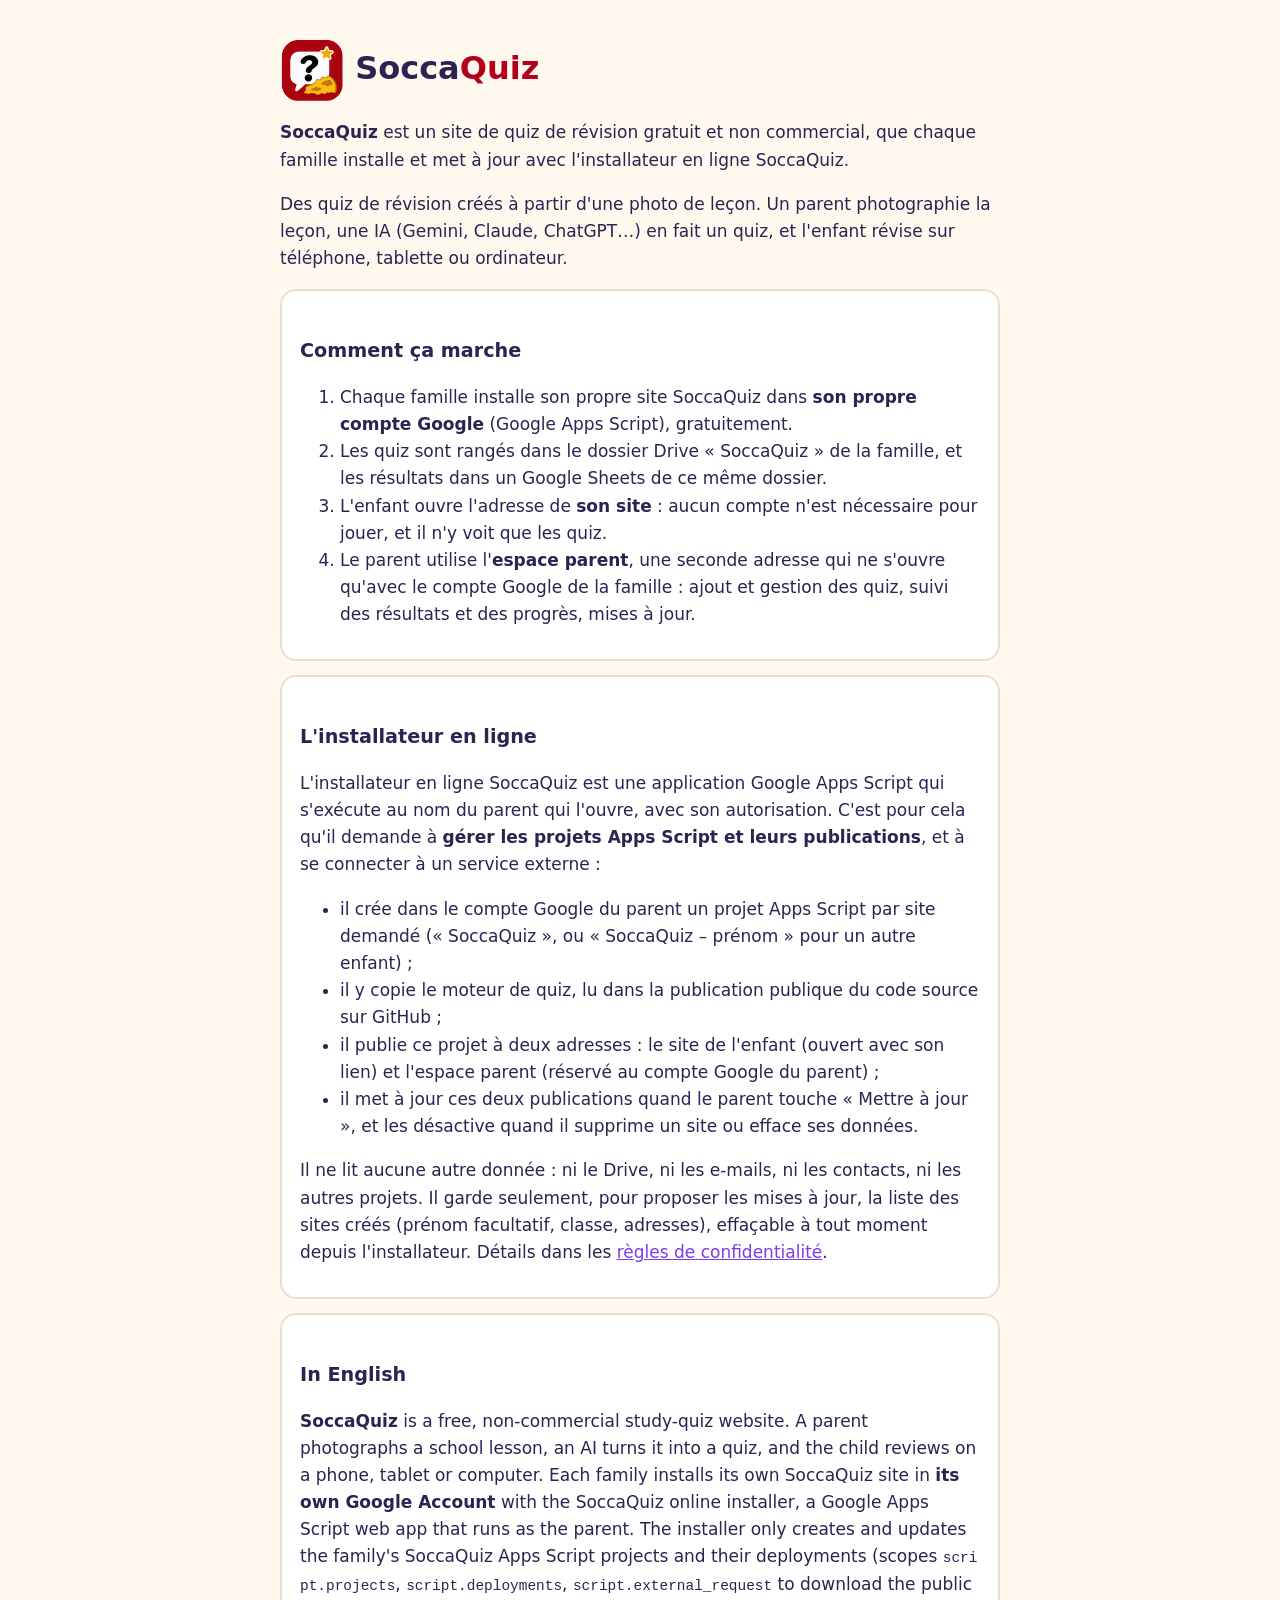
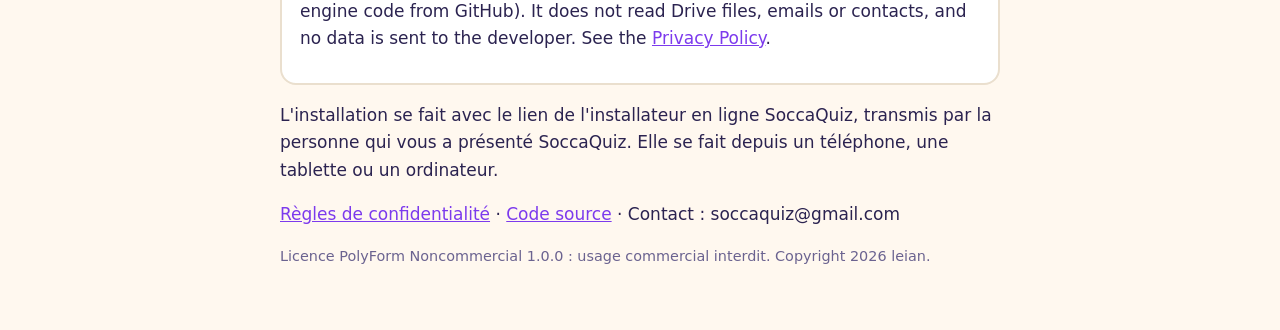
==== index.html @ 6608b6e8 "Site soccaquiz.fr : accueil et règles de confidentialité Co-Authored-By: Claude Opus 5.5 <noreply@an" ====
<!DOCTYPE html>
<html lang="fr">
<head>
<meta charset="UTF-8">
<meta name="viewport" content="width=device-width, initial-scale=1">
<title>SoccaQuiz — des quiz de révision à partir d'une photo de leçon</title>
<link rel="icon" href="icone.png">
<link rel="canonical" href="https://soccaquiz.fr/">
<link rel="stylesheet" href="style.css">
</head>
<body><main>
<h1><img src="logo-120.png" width="64" height="64" alt="Logo SoccaQuiz" style="vertical-align:middle;border-radius:14px"> Socca<span style="color:#b3001b">Quiz</span></h1>
<p><b>SoccaQuiz</b> est un site de quiz de révision gratuit et non commercial, que chaque famille installe et met à jour avec l'installateur en ligne SoccaQuiz.</p>
<p>Des quiz de révision créés à partir d'une photo de leçon. Un parent photographie la leçon, une IA (Gemini, Claude, ChatGPT…) en fait un quiz, et l'enfant révise sur téléphone, tablette ou ordinateur.</p>
<div class="carte">
<h2>Comment ça marche</h2>
<ol>
<li>Chaque famille installe son propre site SoccaQuiz dans <b>son propre compte Google</b> (Google Apps Script), gratuitement.</li>
<li>Les quiz sont rangés dans le dossier Drive « SoccaQuiz » de la famille, et les résultats dans un Google Sheets de ce même dossier.</li>
<li>L'enfant ouvre l'adresse de <b>son site</b> : aucun compte n'est nécessaire pour jouer, et il n'y voit que les quiz.</li>
<li>Le parent utilise l'<b>espace parent</b>, une seconde adresse qui ne s'ouvre qu'avec le compte Google de la famille : ajout et gestion des quiz, suivi des résultats et des progrès, mises à jour.</li>
</ol>
</div>
<div class="carte">
<h2>L'installateur en ligne</h2>
<p>L'installateur en ligne SoccaQuiz est une application Google Apps Script qui s'exécute au nom du parent qui l'ouvre, avec son autorisation. C'est pour cela qu'il demande à <b>gérer les projets Apps Script et leurs publications</b>, et à se connecter à un service externe :</p>
<ul>
<li>il crée dans le compte Google du parent un projet Apps Script par site demandé (« SoccaQuiz », ou « SoccaQuiz – prénom » pour un autre enfant) ;</li>
<li>il y copie le moteur de quiz, lu dans la publication publique du code source sur GitHub ;</li>
<li>il publie ce projet à deux adresses : le site de l'enfant (ouvert avec son lien) et l'espace parent (réservé au compte Google du parent) ;</li>
<li>il met à jour ces deux publications quand le parent touche « Mettre à jour », et les désactive quand il supprime un site ou efface ses données.</li>
</ul>
<p>Il ne lit aucune autre donnée : ni le Drive, ni les e-mails, ni les contacts, ni les autres projets. Il garde seulement, pour proposer les mises à jour, la liste des sites créés (prénom facultatif, classe, adresses), effaçable à tout moment depuis l'installateur. Détails dans les <a href="confidentialite.html">règles de confidentialité</a>.</p>
</div>
<div class="carte" lang="en">
<h2>In English</h2>
<p><b>SoccaQuiz</b> is a free, non-commercial study-quiz website. A parent photographs a school lesson, an AI turns it into a quiz, and the child reviews on a phone, tablet or computer. Each family installs its own SoccaQuiz site in <b>its own Google Account</b> with the SoccaQuiz online installer, a Google Apps Script web app that runs as the parent. The installer only creates and updates the family's SoccaQuiz Apps Script projects and their deployments (scopes <code>script.projects</code>, <code>script.deployments</code>, <code>script.external_request</code> to download the public engine code from GitHub). It does not read Drive files, emails or contacts, and no data is sent to the developer. See the <a href="confidentialite.html#en">Privacy Policy</a>.</p>
</div>
<p>L'installation se fait avec le lien de l'installateur en ligne SoccaQuiz, transmis par la personne qui vous a présenté SoccaQuiz. Elle se fait depuis un téléphone, une tablette ou un ordinateur.</p>
<p><a href="confidentialite.html">Règles de confidentialité</a> · <a href="https://github.com/leian/UNIVERSALQUIZ">Code source</a> · Contact : soccaquiz@gmail.com</p>
<p class="petit">Licence PolyForm Noncommercial 1.0.0 : usage commercial interdit. Copyright 2026 leian.</p>
</main></body>
</html>
---- style.css ----
body{margin:0;background:#fff8ef;color:#2b2350;font:17px/1.6 system-ui,-apple-system,"Segoe UI",Roboto,sans-serif}
main{max-width:720px;margin:0 auto;padding:32px 18px 48px}
h1{font-size:2rem;margin:.2em 0}h2{font-size:1.2rem;margin-top:1.6em}
a{color:#7c3aed}.petit{color:#6b6390;font-size:.9rem}
.carte{background:#fff;border:2px solid #eadfce;border-radius:16px;padding:14px 18px;margin:14px 0}
table{width:100%;border-collapse:collapse;margin:12px 0;font-size:.95em}
th,td{border:1px solid #e3d6c3;padding:8px 10px;text-align:left;vertical-align:top}
th{background:#fbf3e6}
code{font-size:.85em;word-break:break-all}
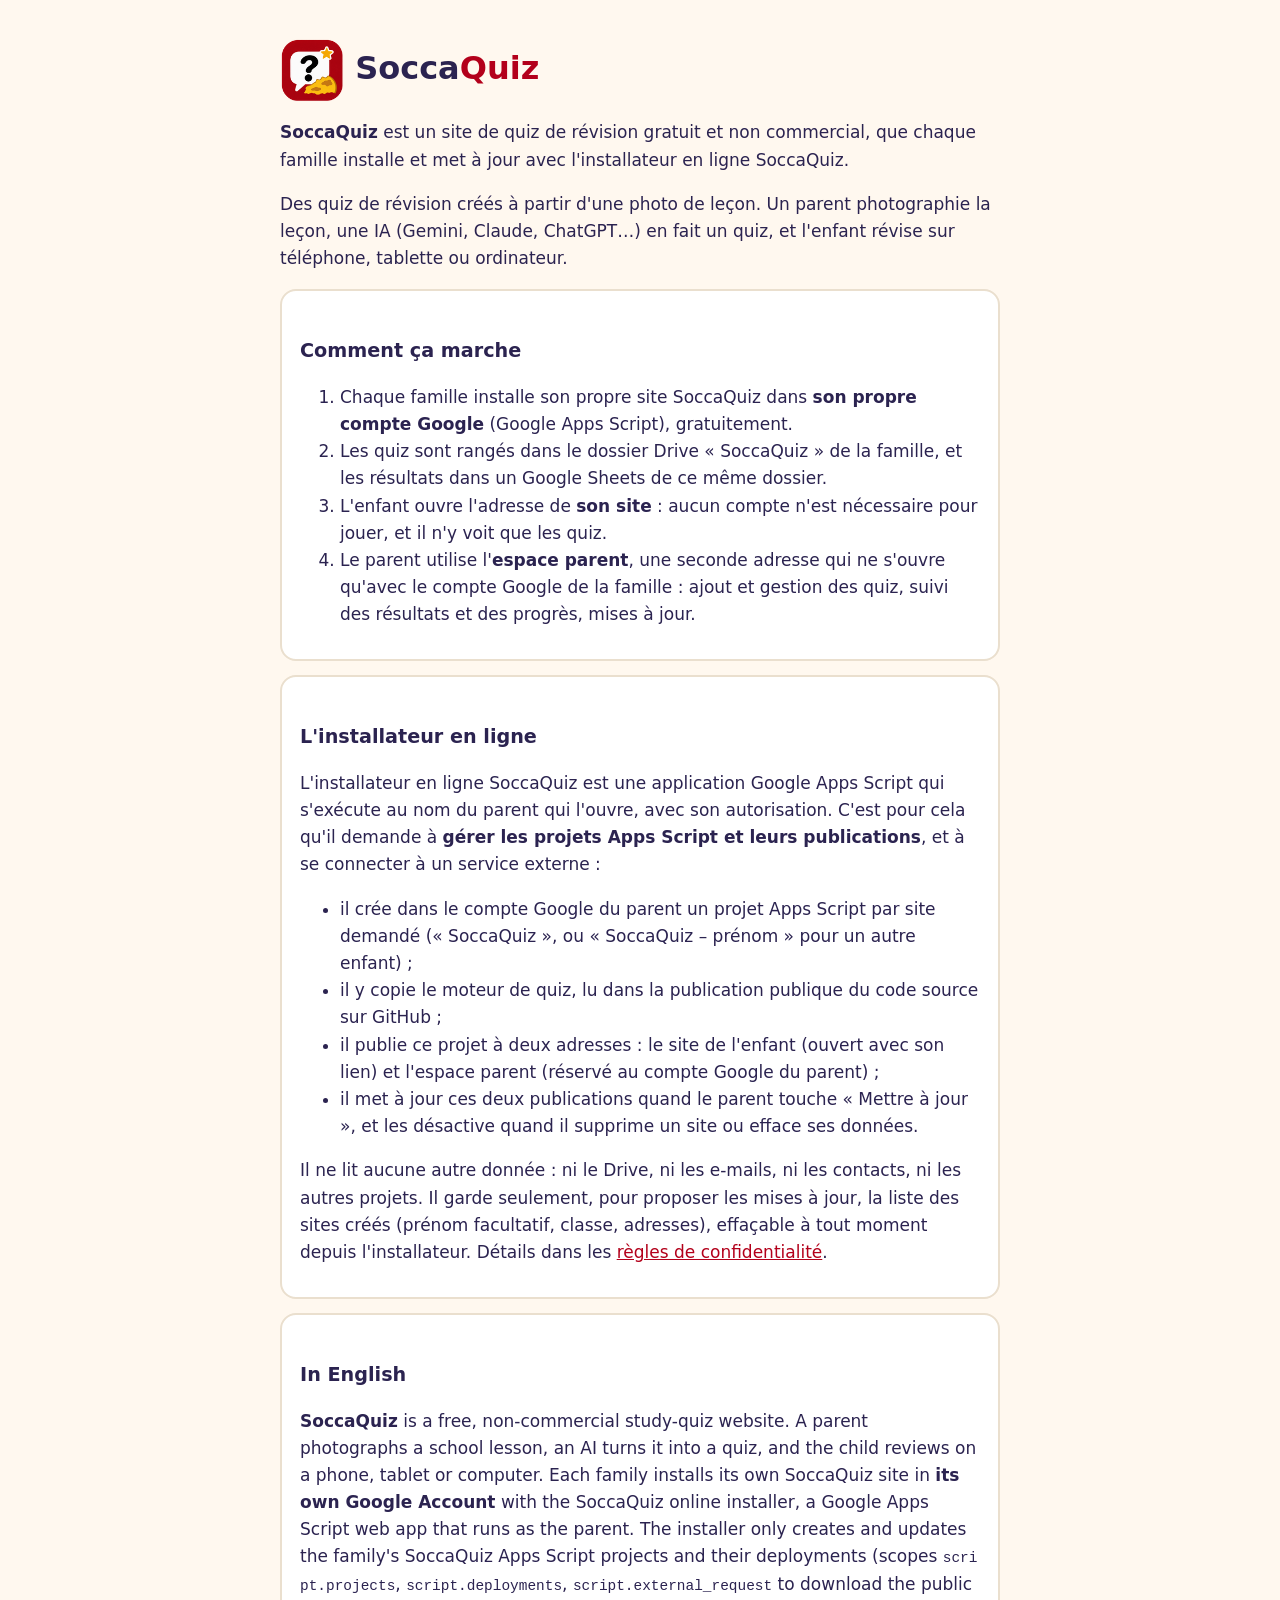
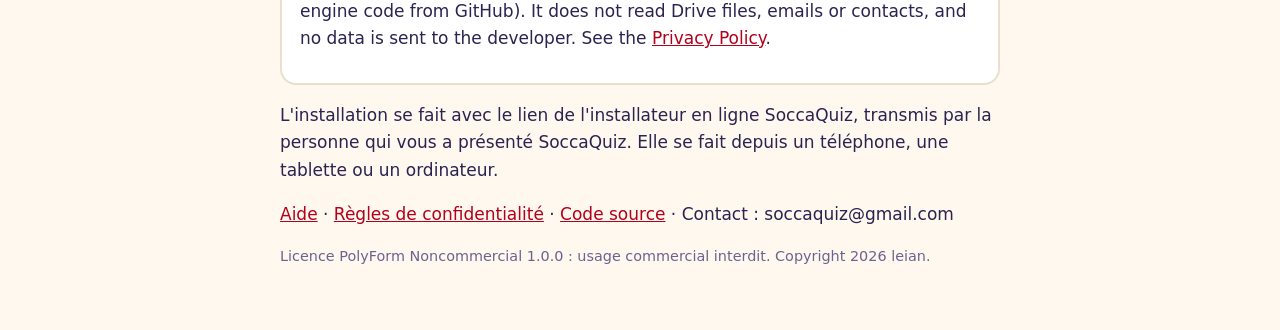
==== commit 3248d7d0: "Page d'aide (questions fréquentes et formulaire de demande d'aide), lien depuis l'accueil, demandes " ====
--- a/index.html
+++ b/index.html
@@ -37,7 +37,7 @@
 <p><b>SoccaQuiz</b> is a free, non-commercial study-quiz website. A parent photographs a school lesson, an AI turns it into a quiz, and the child reviews on a phone, tablet or computer. Each family installs its own SoccaQuiz site in <b>its own Google Account</b> with the SoccaQuiz online installer, a Google Apps Script web app that runs as the parent. The installer only creates and updates the family's SoccaQuiz Apps Script projects and their deployments (scopes <code>script.projects</code>, <code>script.deployments</code>, <code>script.external_request</code> to download the public engine code from GitHub). It does not read Drive files, emails or contacts, and no data is sent to the developer. See the <a href="confidentialite.html#en">Privacy Policy</a>.</p>
 </div>
 <p>L'installation se fait avec le lien de l'installateur en ligne SoccaQuiz, transmis par la personne qui vous a présenté SoccaQuiz. Elle se fait depuis un téléphone, une tablette ou un ordinateur.</p>
-<p><a href="confidentialite.html">Règles de confidentialité</a> · <a href="https://github.com/leian/UNIVERSALQUIZ">Code source</a> · Contact : soccaquiz@gmail.com</p>
+<p><a href="aide.html">Aide</a> · <a href="confidentialite.html">Règles de confidentialité</a> · <a href="https://github.com/leian/UNIVERSALQUIZ">Code source</a> · Contact : soccaquiz@gmail.com</p>
 <p class="petit">Licence PolyForm Noncommercial 1.0.0 : usage commercial interdit. Copyright 2026 leian.</p>
 </main></body>
 </html>
--- a/style.css
+++ b/style.css
@@ -1,7 +1,7 @@
 body{margin:0;background:#fff8ef;color:#2b2350;font:17px/1.6 system-ui,-apple-system,"Segoe UI",Roboto,sans-serif}
 main{max-width:720px;margin:0 auto;padding:32px 18px 48px}
 h1{font-size:2rem;margin:.2em 0}h2{font-size:1.2rem;margin-top:1.6em}
-a{color:#7c3aed}.petit{color:#6b6390;font-size:.9rem}
+a{color:#b3001b}.petit{color:#6b6390;font-size:.9rem}
 .carte{background:#fff;border:2px solid #eadfce;border-radius:16px;padding:14px 18px;margin:14px 0}
 table{width:100%;border-collapse:collapse;margin:12px 0;font-size:.95em}
 th,td{border:1px solid #e3d6c3;padding:8px 10px;text-align:left;vertical-align:top}
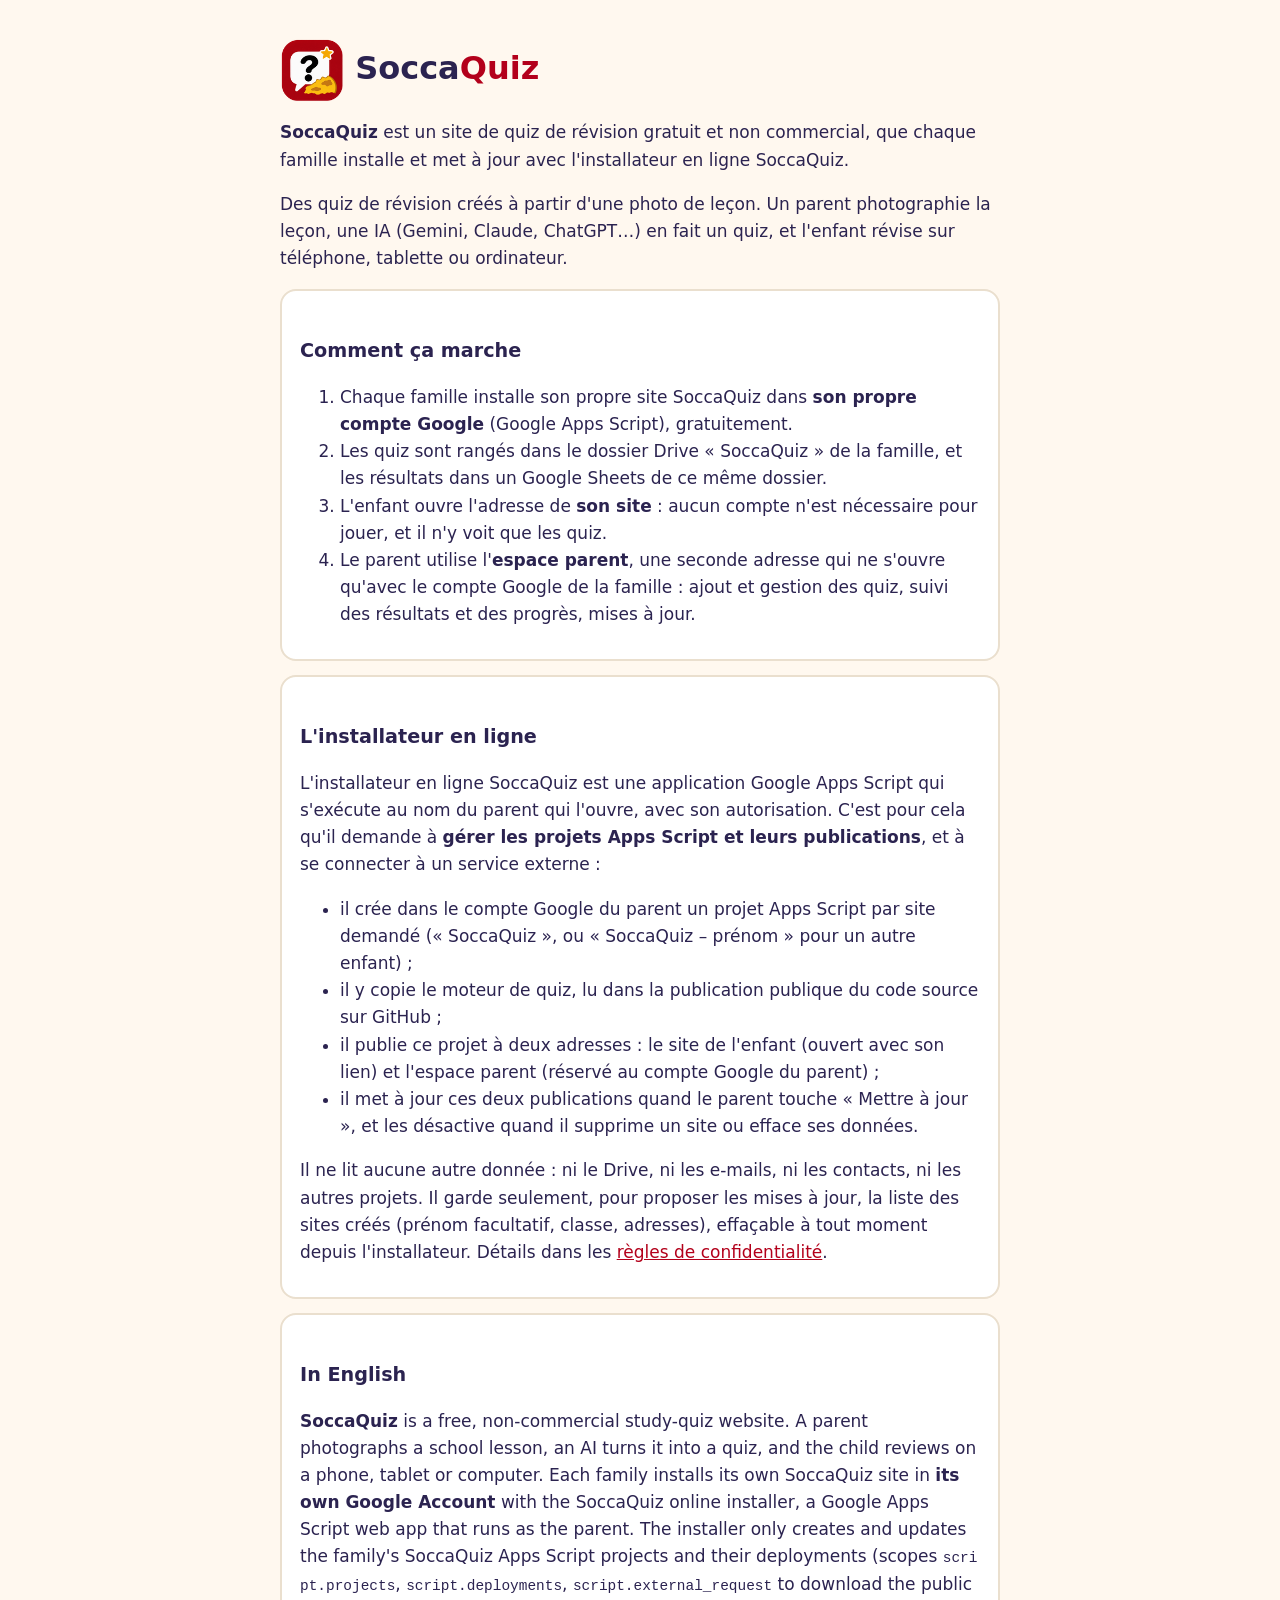
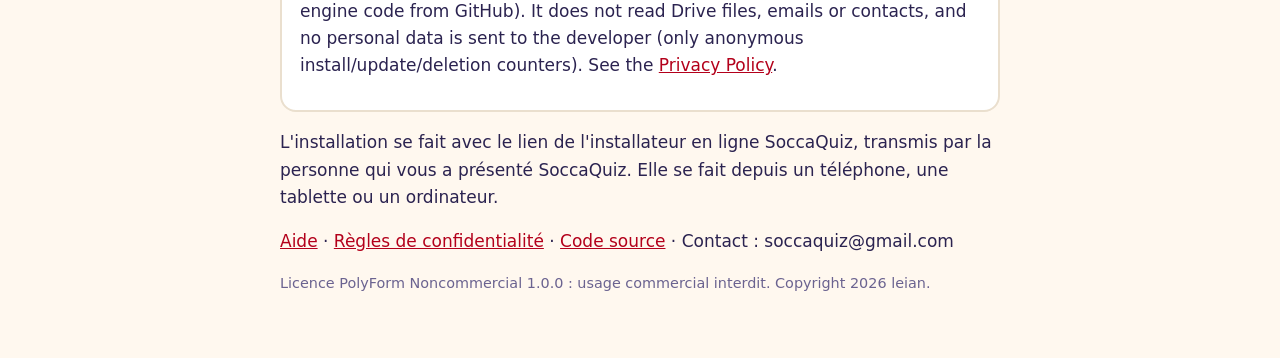
==== commit 01a1adc7: "Accueil : mention des compteurs anonymes Co-Authored-By: Claude Opus 5.5 <noreply@anthropic.com> Cla" ====
--- a/index.html
+++ b/index.html
@@ -34,7 +34,7 @@
 </div>
 <div class="carte" lang="en">
 <h2>In English</h2>
-<p><b>SoccaQuiz</b> is a free, non-commercial study-quiz website. A parent photographs a school lesson, an AI turns it into a quiz, and the child reviews on a phone, tablet or computer. Each family installs its own SoccaQuiz site in <b>its own Google Account</b> with the SoccaQuiz online installer, a Google Apps Script web app that runs as the parent. The installer only creates and updates the family's SoccaQuiz Apps Script projects and their deployments (scopes <code>script.projects</code>, <code>script.deployments</code>, <code>script.external_request</code> to download the public engine code from GitHub). It does not read Drive files, emails or contacts, and no data is sent to the developer. See the <a href="confidentialite.html#en">Privacy Policy</a>.</p>
+<p><b>SoccaQuiz</b> is a free, non-commercial study-quiz website. A parent photographs a school lesson, an AI turns it into a quiz, and the child reviews on a phone, tablet or computer. Each family installs its own SoccaQuiz site in <b>its own Google Account</b> with the SoccaQuiz online installer, a Google Apps Script web app that runs as the parent. The installer only creates and updates the family's SoccaQuiz Apps Script projects and their deployments (scopes <code>script.projects</code>, <code>script.deployments</code>, <code>script.external_request</code> to download the public engine code from GitHub). It does not read Drive files, emails or contacts, and no personal data is sent to the developer (only anonymous install/update/deletion counters). See the <a href="confidentialite.html#en">Privacy Policy</a>.</p>
 </div>
 <p>L'installation se fait avec le lien de l'installateur en ligne SoccaQuiz, transmis par la personne qui vous a présenté SoccaQuiz. Elle se fait depuis un téléphone, une tablette ou un ordinateur.</p>
 <p><a href="aide.html">Aide</a> · <a href="confidentialite.html">Règles de confidentialité</a> · <a href="https://github.com/leian/UNIVERSALQUIZ">Code source</a> · Contact : soccaquiz@gmail.com</p>
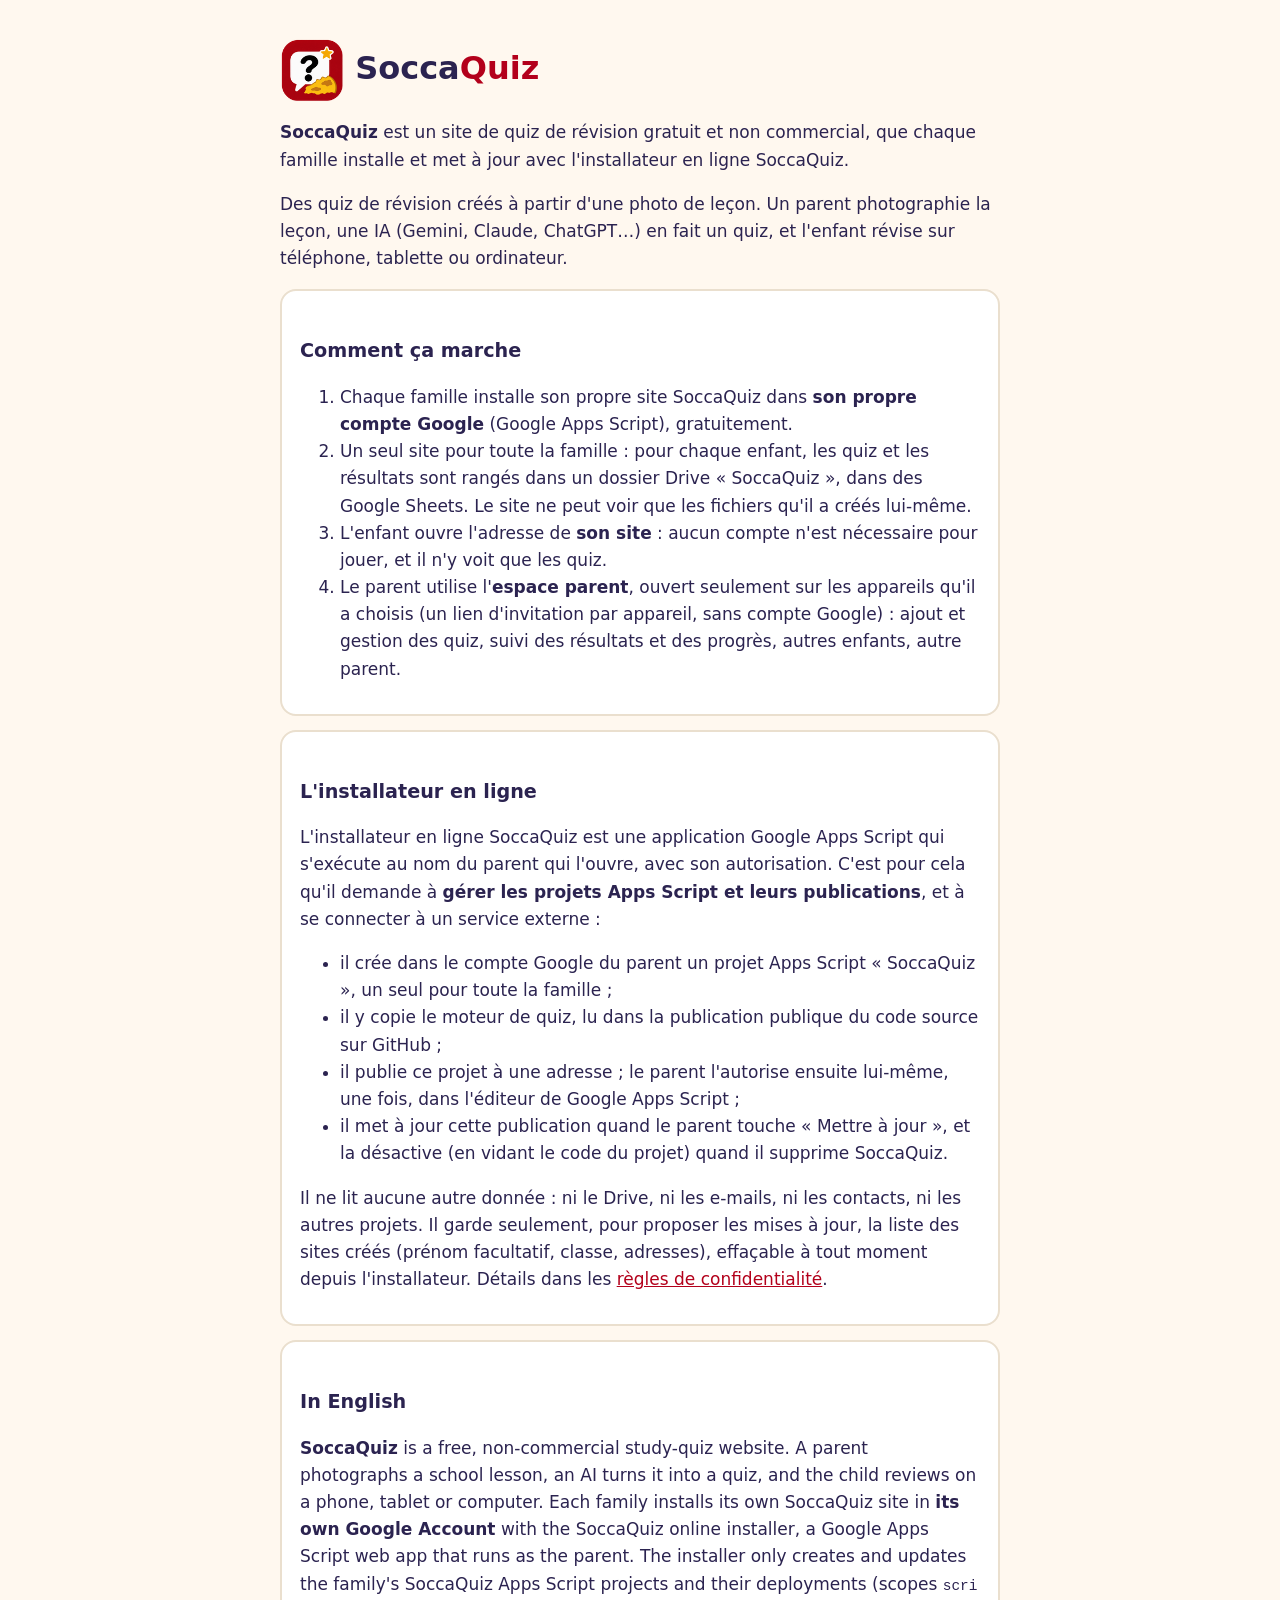
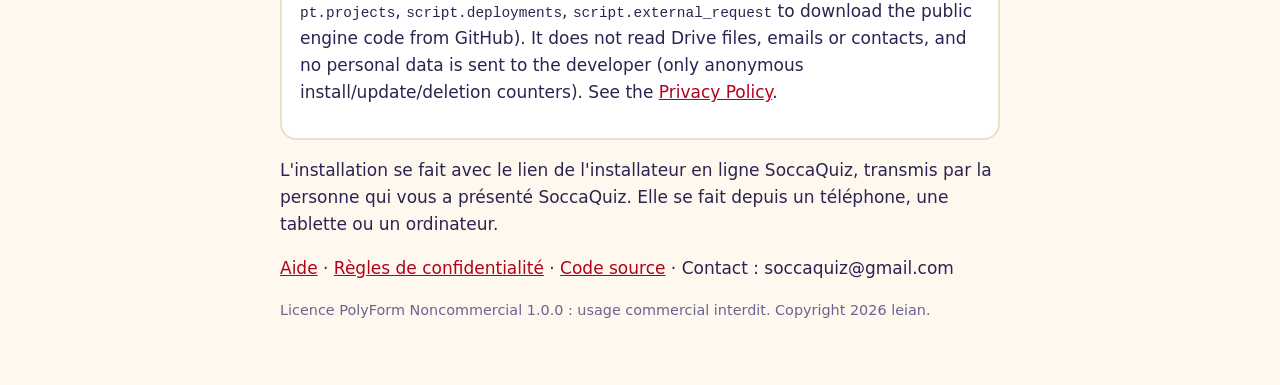
==== commit ca7e34f3: "Aide, confidentialité, accueil : programme de la famille (autorisation dans l'éditeur, espace parent" ====
--- a/index.html
+++ b/index.html
@@ -16,19 +16,19 @@
 <h2>Comment ça marche</h2>
 <ol>
 <li>Chaque famille installe son propre site SoccaQuiz dans <b>son propre compte Google</b> (Google Apps Script), gratuitement.</li>
-<li>Les quiz sont rangés dans le dossier Drive « SoccaQuiz » de la famille, et les résultats dans un Google Sheets de ce même dossier.</li>
+<li>Un seul site pour toute la famille : pour chaque enfant, les quiz et les résultats sont rangés dans un dossier Drive « SoccaQuiz », dans des Google Sheets. Le site ne peut voir que les fichiers qu'il a créés lui-même.</li>
 <li>L'enfant ouvre l'adresse de <b>son site</b> : aucun compte n'est nécessaire pour jouer, et il n'y voit que les quiz.</li>
-<li>Le parent utilise l'<b>espace parent</b>, une seconde adresse qui ne s'ouvre qu'avec le compte Google de la famille : ajout et gestion des quiz, suivi des résultats et des progrès, mises à jour.</li>
+<li>Le parent utilise l'<b>espace parent</b>, ouvert seulement sur les appareils qu'il a choisis (un lien d'invitation par appareil, sans compte Google) : ajout et gestion des quiz, suivi des résultats et des progrès, autres enfants, autre parent.</li>
 </ol>
 </div>
 <div class="carte">
 <h2>L'installateur en ligne</h2>
 <p>L'installateur en ligne SoccaQuiz est une application Google Apps Script qui s'exécute au nom du parent qui l'ouvre, avec son autorisation. C'est pour cela qu'il demande à <b>gérer les projets Apps Script et leurs publications</b>, et à se connecter à un service externe :</p>
 <ul>
-<li>il crée dans le compte Google du parent un projet Apps Script par site demandé (« SoccaQuiz », ou « SoccaQuiz – prénom » pour un autre enfant) ;</li>
+<li>il crée dans le compte Google du parent un projet Apps Script « SoccaQuiz », un seul pour toute la famille ;</li>
 <li>il y copie le moteur de quiz, lu dans la publication publique du code source sur GitHub ;</li>
-<li>il publie ce projet à deux adresses : le site de l'enfant (ouvert avec son lien) et l'espace parent (réservé au compte Google du parent) ;</li>
-<li>il met à jour ces deux publications quand le parent touche « Mettre à jour », et les désactive quand il supprime un site ou efface ses données.</li>
+<li>il publie ce projet à une adresse ; le parent l'autorise ensuite lui-même, une fois, dans l'éditeur de Google Apps Script ;</li>
+<li>il met à jour cette publication quand le parent touche « Mettre à jour », et la désactive (en vidant le code du projet) quand il supprime SoccaQuiz.</li>
 </ul>
 <p>Il ne lit aucune autre donnée : ni le Drive, ni les e-mails, ni les contacts, ni les autres projets. Il garde seulement, pour proposer les mises à jour, la liste des sites créés (prénom facultatif, classe, adresses), effaçable à tout moment depuis l'installateur. Détails dans les <a href="confidentialite.html">règles de confidentialité</a>.</p>
 </div>
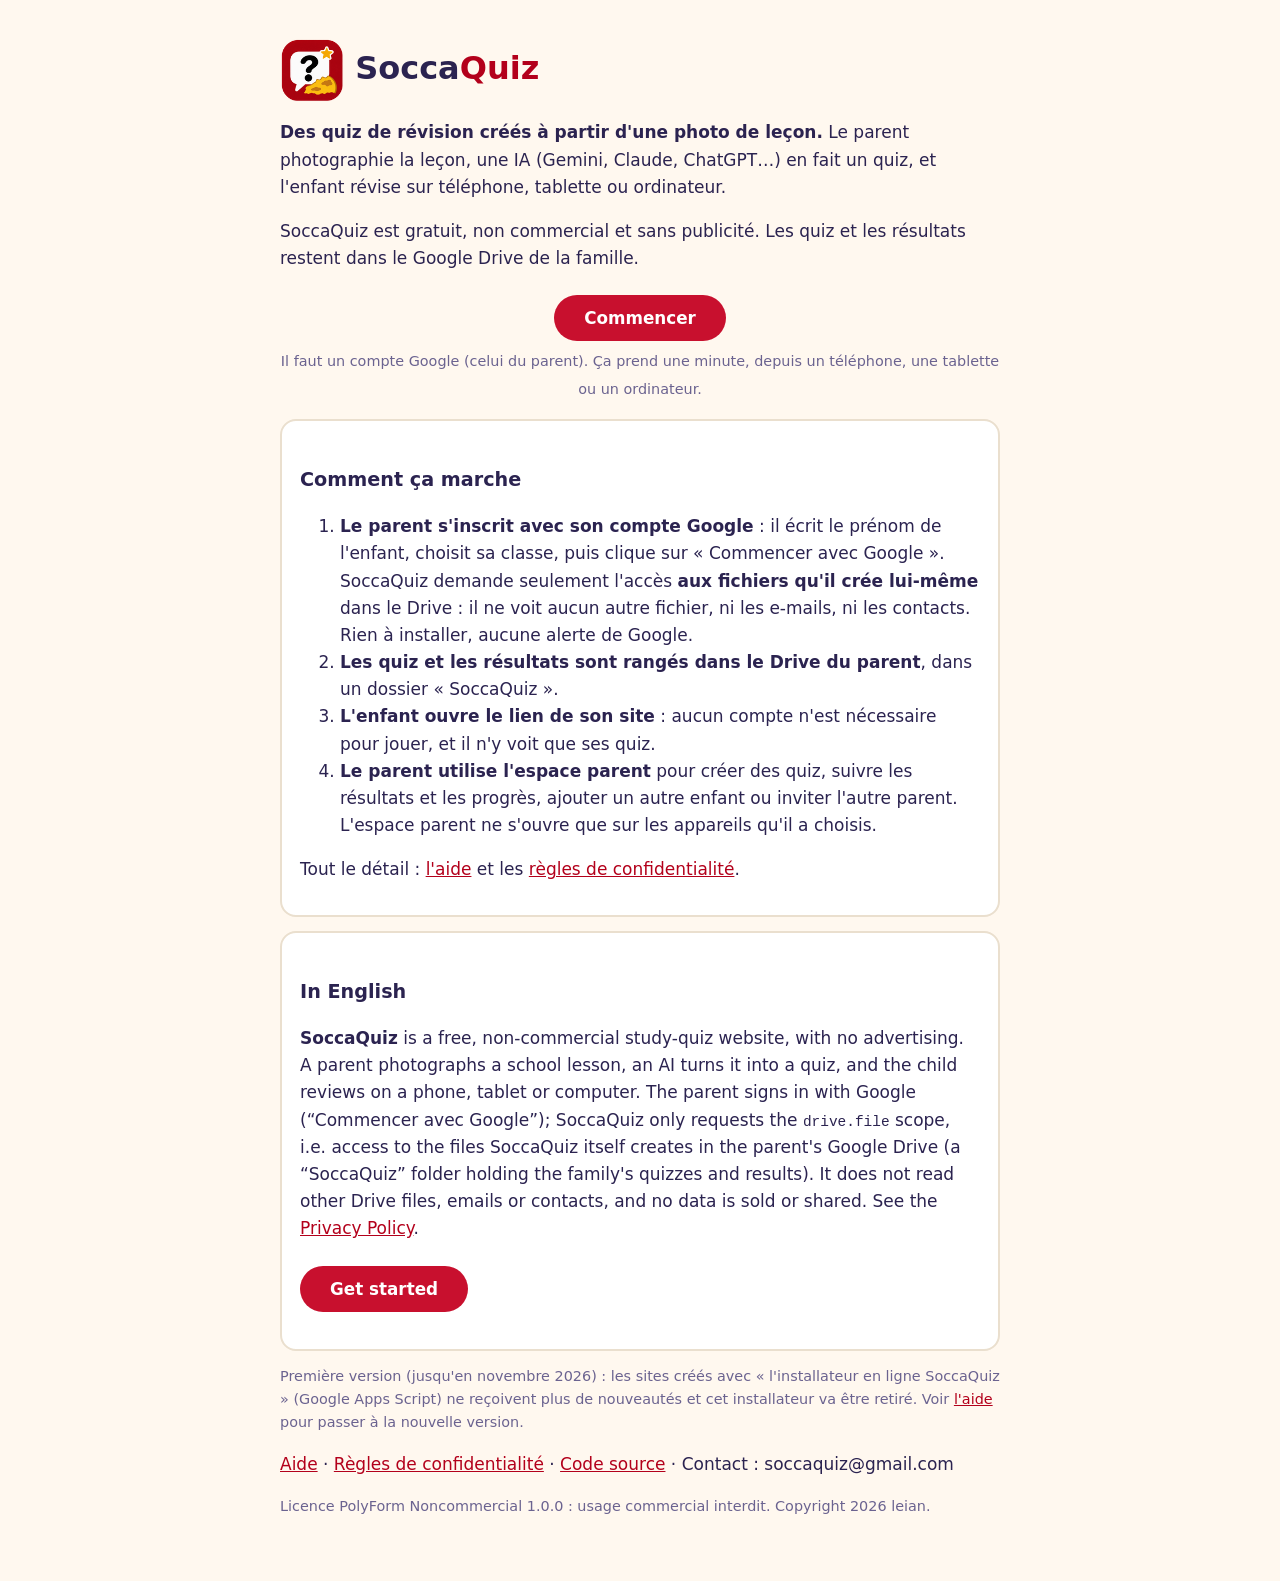
==== commit e68bdbec: "Accueil : bouton « Commencer » et présentation de la nouvelle version ; confidentialité : nouvelle v" ====
--- a/index.html
+++ b/index.html
@@ -4,39 +4,35 @@
 <meta charset="UTF-8">
 <meta name="viewport" content="width=device-width, initial-scale=1">
 <title>SoccaQuiz — des quiz de révision à partir d'une photo de leçon</title>
+<meta name="description" content="SoccaQuiz : un parent photographie la leçon, une IA en fait un quiz, l'enfant révise sur téléphone, tablette ou ordinateur. Gratuit, non commercial, sans publicité. Les quiz et les résultats restent dans le Google Drive de la famille.">
 <link rel="icon" href="icone.png">
 <link rel="canonical" href="https://soccaquiz.fr/">
 <link rel="stylesheet" href="style.css">
 </head>
 <body><main>
 <h1><img src="logo-120.png" width="64" height="64" alt="Logo SoccaQuiz" style="vertical-align:middle;border-radius:14px"> Socca<span style="color:#b3001b">Quiz</span></h1>
-<p><b>SoccaQuiz</b> est un site de quiz de révision gratuit et non commercial, que chaque famille installe et met à jour avec l'installateur en ligne SoccaQuiz.</p>
-<p>Des quiz de révision créés à partir d'une photo de leçon. Un parent photographie la leçon, une IA (Gemini, Claude, ChatGPT…) en fait un quiz, et l'enfant révise sur téléphone, tablette ou ordinateur.</p>
+<p><b>Des quiz de révision créés à partir d'une photo de leçon.</b> Le parent photographie la leçon, une IA (Gemini, Claude, ChatGPT…) en fait un quiz, et l'enfant révise sur téléphone, tablette ou ordinateur.</p>
+<p>SoccaQuiz est gratuit, non commercial et sans publicité. Les quiz et les résultats restent dans le Google Drive de la famille.</p>
+<p class="centre"><a class="btn" href="https://app.soccaquiz.fr/connexion/">Commencer</a><br><span class="petit">Il faut un compte Google (celui du parent). Ça prend une minute, depuis un téléphone, une tablette ou un ordinateur.</span></p>
+
 <div class="carte">
 <h2>Comment ça marche</h2>
 <ol>
-<li>Chaque famille installe son propre site SoccaQuiz dans <b>son propre compte Google</b> (Google Apps Script), gratuitement.</li>
-<li>Un seul site pour toute la famille : pour chaque enfant, les quiz et les résultats sont rangés dans un dossier Drive « SoccaQuiz », dans des Google Sheets. Le site ne peut voir que les fichiers qu'il a créés lui-même.</li>
-<li>L'enfant ouvre l'adresse de <b>son site</b> : aucun compte n'est nécessaire pour jouer, et il n'y voit que les quiz.</li>
-<li>Le parent utilise l'<b>espace parent</b>, ouvert seulement sur les appareils qu'il a choisis (un lien d'invitation par appareil, sans compte Google) : ajout et gestion des quiz, suivi des résultats et des progrès, autres enfants, autre parent.</li>
+<li><b>Le parent s'inscrit avec son compte Google</b> : il écrit le prénom de l'enfant, choisit sa classe, puis clique sur « Commencer avec Google ». SoccaQuiz demande seulement l'accès <b>aux fichiers qu'il crée lui-même</b> dans le Drive : il ne voit aucun autre fichier, ni les e-mails, ni les contacts. Rien à installer, aucune alerte de Google.</li>
+<li><b>Les quiz et les résultats sont rangés dans le Drive du parent</b>, dans un dossier « SoccaQuiz ».</li>
+<li><b>L'enfant ouvre le lien de son site</b> : aucun compte n'est nécessaire pour jouer, et il n'y voit que ses quiz.</li>
+<li><b>Le parent utilise l'espace parent</b> pour créer des quiz, suivre les résultats et les progrès, ajouter un autre enfant ou inviter l'autre parent. L'espace parent ne s'ouvre que sur les appareils qu'il a choisis.</li>
 </ol>
+<p>Tout le détail : <a href="aide.html">l'aide</a> et les <a href="confidentialite.html">règles de confidentialité</a>.</p>
 </div>
-<div class="carte">
-<h2>L'installateur en ligne</h2>
-<p>L'installateur en ligne SoccaQuiz est une application Google Apps Script qui s'exécute au nom du parent qui l'ouvre, avec son autorisation. C'est pour cela qu'il demande à <b>gérer les projets Apps Script et leurs publications</b>, et à se connecter à un service externe :</p>
-<ul>
-<li>il crée dans le compte Google du parent un projet Apps Script « SoccaQuiz », un seul pour toute la famille ;</li>
-<li>il y copie le moteur de quiz, lu dans la publication publique du code source sur GitHub ;</li>
-<li>il publie ce projet à une adresse ; le parent l'autorise ensuite lui-même, une fois, dans l'éditeur de Google Apps Script ;</li>
-<li>il met à jour cette publication quand le parent touche « Mettre à jour », et la désactive (en vidant le code du projet) quand il supprime SoccaQuiz.</li>
-</ul>
-<p>Il ne lit aucune autre donnée : ni le Drive, ni les e-mails, ni les contacts, ni les autres projets. Il garde seulement, pour proposer les mises à jour, la liste des sites créés (prénom facultatif, classe, adresses), effaçable à tout moment depuis l'installateur. Détails dans les <a href="confidentialite.html">règles de confidentialité</a>.</p>
-</div>
+
 <div class="carte" lang="en">
 <h2>In English</h2>
-<p><b>SoccaQuiz</b> is a free, non-commercial study-quiz website. A parent photographs a school lesson, an AI turns it into a quiz, and the child reviews on a phone, tablet or computer. Each family installs its own SoccaQuiz site in <b>its own Google Account</b> with the SoccaQuiz online installer, a Google Apps Script web app that runs as the parent. The installer only creates and updates the family's SoccaQuiz Apps Script projects and their deployments (scopes <code>script.projects</code>, <code>script.deployments</code>, <code>script.external_request</code> to download the public engine code from GitHub). It does not read Drive files, emails or contacts, and no personal data is sent to the developer (only anonymous install/update/deletion counters). See the <a href="confidentialite.html#en">Privacy Policy</a>.</p>
+<p><b>SoccaQuiz</b> is a free, non-commercial study-quiz website, with no advertising. A parent photographs a school lesson, an AI turns it into a quiz, and the child reviews on a phone, tablet or computer. The parent signs in with Google (“Commencer avec Google”); SoccaQuiz only requests the <code>drive.file</code> scope, i.e. access to the files SoccaQuiz itself creates in the parent's Google Drive (a “SoccaQuiz” folder holding the family's quizzes and results). It does not read other Drive files, emails or contacts, and no data is sold or shared. See the <a href="confidentialite.html#en">Privacy Policy</a>.</p>
+<p><a class="btn" href="https://app.soccaquiz.fr/connexion/">Get started</a></p>
 </div>
-<p>L'installation se fait avec le lien de l'installateur en ligne SoccaQuiz, transmis par la personne qui vous a présenté SoccaQuiz. Elle se fait depuis un téléphone, une tablette ou un ordinateur.</p>
+
+<p class="petit">Première version (jusqu'en novembre 2026) : les sites créés avec « l'installateur en ligne SoccaQuiz » (Google Apps Script) ne reçoivent plus de nouveautés et cet installateur va être retiré. Voir <a href="aide.html#installer">l'aide</a> pour passer à la nouvelle version.</p>
 <p><a href="aide.html">Aide</a> · <a href="confidentialite.html">Règles de confidentialité</a> · <a href="https://github.com/leian/UNIVERSALQUIZ">Code source</a> · Contact : soccaquiz@gmail.com</p>
 <p class="petit">Licence PolyForm Noncommercial 1.0.0 : usage commercial interdit. Copyright 2026 leian.</p>
 </main></body>
--- a/style.css
+++ b/style.css
@@ -7,3 +7,6 @@
 th,td{border:1px solid #e3d6c3;padding:8px 10px;text-align:left;vertical-align:top}
 th{background:#fbf3e6}
 code{font-size:.85em;word-break:break-all}
+.btn{display:inline-block;font:600 1.05rem system-ui,sans-serif;border:none;border-radius:999px;padding:13px 30px;cursor:pointer;background:#c8102e;color:#fff;text-decoration:none;margin:6px 0}
+.btn:hover{background:#a50d26}
+.centre{text-align:center}
